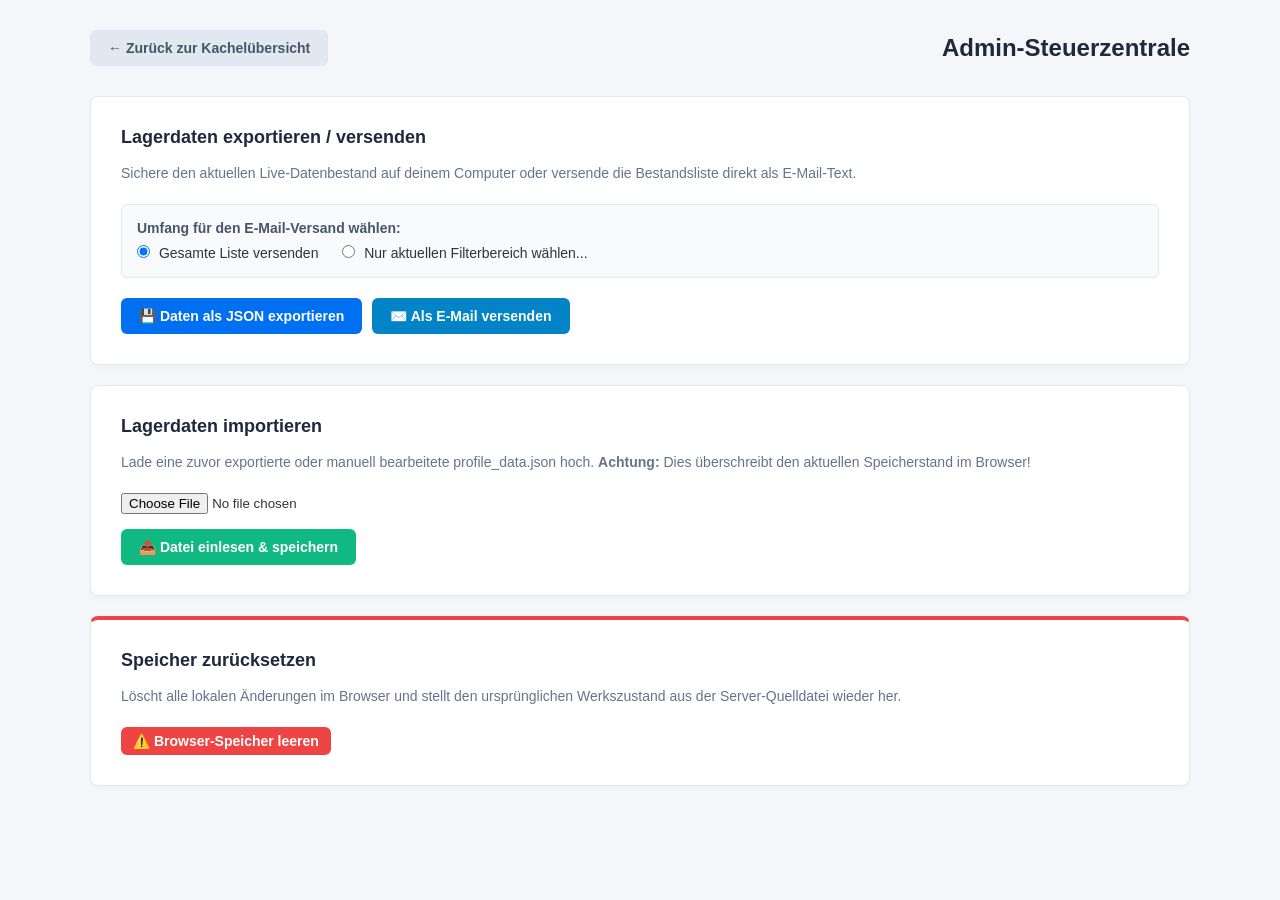
==== admin.html @ e08aa3cc "Add files via upload" ====
<!DOCTYPE html>
<html lang="de">

<head>
    <meta charset="UTF-8">
    <meta name="viewport" content="width=device-width, initial-scale=1.0">
    <title>Materialverwaltung - Admin Panel</title>
    <link rel="stylesheet" href="profile-style.css"> <!-- Wir nutzen die vorhandenen Stile -->
    <style>
        .admin-card {
            background: white;
            padding: 30px;
            border-radius: 8px;
            border: 1px solid #e2e8f0;
            margin-bottom: 20px;
            box-shadow: 0 4px 6px rgba(0, 0, 0, 0.02);
        }

        .admin-card h2 {
            margin-bottom: 15px;
            color: #1e293b;
            font-size: 18px;
        }

        .admin-card p {
            color: #64748b;
            font-size: 14px;
            margin-bottom: 20px;
            line-height: 1.5;
        }

        .file-input-wrapper {
            margin-bottom: 15px;
        }

        .danger-zone {
            border-top: 4px solid #ef4444;
        }
    </style>
</head>

<body>

    <div class="container">
        <div class="header-nav">
            <a href="index.html" class="btn btn-secondary">← Zurück zur Kachelübersicht</a>
            <h1>Admin-Steuerzentrale</h1>
        </div>

        <!-- Sektion 1: Export & E-Mail-Versand -->
        <div class="admin-card">
            <h2>Lagerdaten exportieren / versenden</h2>
            <p>Sichere den aktuellen Live-Datenbestand auf deinem Computer oder versende die Bestandsliste direkt als
                E-Mail-Text.</p>

            <!-- NEU: Umschalter für den Umfang -->
            <div
                style="margin-bottom: 20px; background: #f8fafc; padding: 15px; border-radius: 6px; border: 1px solid #e2e8f0;">
                <span
                    style="font-weight: 600; font-size: 14px; display: block; margin-bottom: 8px; color: #475569;">Umfang
                    für den E-Mail-Versand wählen:</span>
                <label style="margin-right: 20px; font-size: 14px; cursor: pointer;">
                    <input type="radio" name="emailScope" value="all" checked style="margin-right: 5px;"> Gesamte Liste
                    versenden
                </label>
                <label style="font-size: 14px; cursor: pointer;">
                    <input type="radio" name="emailScope" value="filtered" style="margin-right: 5px;"> Nur aktuellen
                    Filterbereich wählen...
                </label>

                <!-- Dynamisches Dropdown, das erscheint wenn "nur Bereich" gewählt ist -->
                <div id="filterScopeSelectWrapper" style="display: none; margin-top: 10px;">
                    <label for="emailFilterCode" style="font-size: 13px; color: #64748b;">Welcher Bereich
                        (Code)?</label>
                    <select id="emailFilterCode"
                        style="padding: 6px; border-radius: 4px; border: 1px solid #cbd5e1; font-size: 14px; margin-left: 5px;">
                        <!-- Wird per JS dynamisch befüllt -->
                    </select>
                </div>
            </div>

            <!-- Aktions-Buttons -->
            <div style="display: flex; gap: 10px; flex-wrap: wrap;">
                <button id="adminExportBtn" class="btn btn-primary">💾 Daten als JSON exportieren</button>
                <button id="adminEmailBtn" class="btn" style="background-color: #0284c7; color: white;">✉️ Als E-Mail
                    versenden</button>
            </div>
        </div>


        <!-- Sektion 2: Import -->
        <div class="admin-card">
            <h2>Lagerdaten importieren</h2>
            <p>Lade eine zuvor exportierte oder manuell bearbeitete <code>profile_data.json</code> hoch.
                <strong>Achtung:</strong> Dies überschreibt den aktuellen Speicherstand im Browser!
            </p>
            <div class="file-input-wrapper">
                <input type="file" id="importFile" accept=".json">
            </div>
            <button id="adminImportBtn" class="btn btn-success">📤 Datei einlesen & speichern</button>
        </div>

        <!-- Sektion 3: Gefahrenbereich -->
        <div class="admin-card danger-zone">
            <h2>Speicher zurücksetzen</h2>
            <p>Löscht alle lokalen Änderungen im Browser und stellt den ursprünglichen Werkszustand aus der
                Server-Quelldatei wieder her.</p>
            <button id="resetStorageBtn" class="btn btn-danger">⚠️ Browser-Speicher leeren</button>
        </div>
    </div>

    <script src="admin-script.js"></script>
</body>

</html>
---- profile-style.css ----
* {
    box-sizing: border-box;
    margin: 0;
    padding: 0;
    font-family: 'Segoe UI', Tahoma, Geneva, Verdana, sans-serif;
}

body {
    background-color: #f4f6f9;
    color: #333;
    padding: 30px 20px;
}

.container {
    max-width: 1100px;
    margin: 0 auto;
    }

.header-nav {
    display: flex;
    justify-content: space-between;
    align-items: center;
    margin-bottom: 30px;
}

h1 {
    font-size: 24px;
    color: #1e293b;
}

/* Buttons */
.btn {
    padding: 10px 18px;
    border-radius: 6px;
    font-weight: 600;
    cursor: pointer;
    border: none;
    text-decoration: none;
    font-size: 14px;
}
.btn-primary { background-color: #0070f3; color: white; }
.btn-primary:hover { background-color: #0056b3; }
.btn-secondary { background-color: #e2e8f0; color: #475569; }
.btn-secondary:hover { background-color: #cbd5e1; }
.btn-success { background-color: #10b981; color: white; }
.btn-success:hover { background-color: #059669; }
.btn-danger { background-color: #ef4444; color: white; padding: 6px 12px; }
.btn-edit { background-color: #f59e0b; color: white; padding: 6px 12px; margin-right: 5px; }

/* Filterleiste */
.action-bar {
    display: flex;
    justify-content: space-between;
    margin-bottom: 20px;
    gap: 15px;
}

#tableSearch {
    flex-grow: 1;
    max-width: 400px;
    padding: 10px 15px;
    border: 1px solid #cbd5e1;
    border-radius: 6px;
    font-size: 14px;
}

/* Formular Card */
.form-card {
    background: white;
    padding: 20px;
    border-radius: 8px;
    border: 1px solid #e2e8f0;
    margin-bottom: 25px;
    box-shadow: 0 4px 6px rgba(0,0,0,0.02);
}

.form-card h3 { margin-bottom: 15px; color: #1e293b; }
.form-group-row { display: flex; gap: 15px; margin-bottom: 15px; flex-wrap: wrap; }
.form-group { flex: 1; min-width: 120px; display: flex; flex-direction: column; gap: 5px; }
.form-group label { font-size: 13px; font-weight: 600; color: #64748b; }
.form-group input { padding: 8px 12px; border: 1px solid #cbd5e1; border-radius: 6px; font-size: 14px; }
.form-group input[readonly] { background-color: #f1f5f9; color: #94a3b8; }
.form-actions { display: flex; justify-content: flex-end; gap: 10px; }

/* Tabelle */
.table-responsive {
    background: white;
    border-radius: 8px;
    border: 1px solid #e2e8f0;
    overflow: hidden;
    box-shadow: 0 4px 6px rgba(0,0,0,0.02);
}

table {
    width: 100%;
    border-collapse: collapse;
    text-align: left;
    font-size: 14px;
}

th, td { padding: 14px 18px; border-bottom: 1px solid #e2e8f0; }
th { background-color: #f8fafc; font-weight: 600; color: #475569; }
tr:hover { background-color: #f8fafc; }

/* Styling für die Plus/Minus Mengenkontrolle in der Tabellenzeile */
.quantity-control {
    display: flex;
    align-items: center;
    gap: 8px;
}

.btn-qty {
    width: 28px;
    height: 28px;
    border-radius: 4px;
    border: 1px solid #cbd5e1;
    background-color: #f8fafc;
    color: #333;
    font-weight: bold;
    font-size: 16px;
    cursor: pointer;
    display: flex;
    justify-content: center;
    align-items: center;
    transition: background 0.1s, border-color 0.1s;
}

.btn-qty:hover {
    background-color: #e2e8f0;
    border-color: #94a3b8;
}

.btn-qty:active {
    background-color: #cbd5e1;
}

.qty-value {
    min-width: 40px;
    text-align: center;
    font-weight: 600;
}
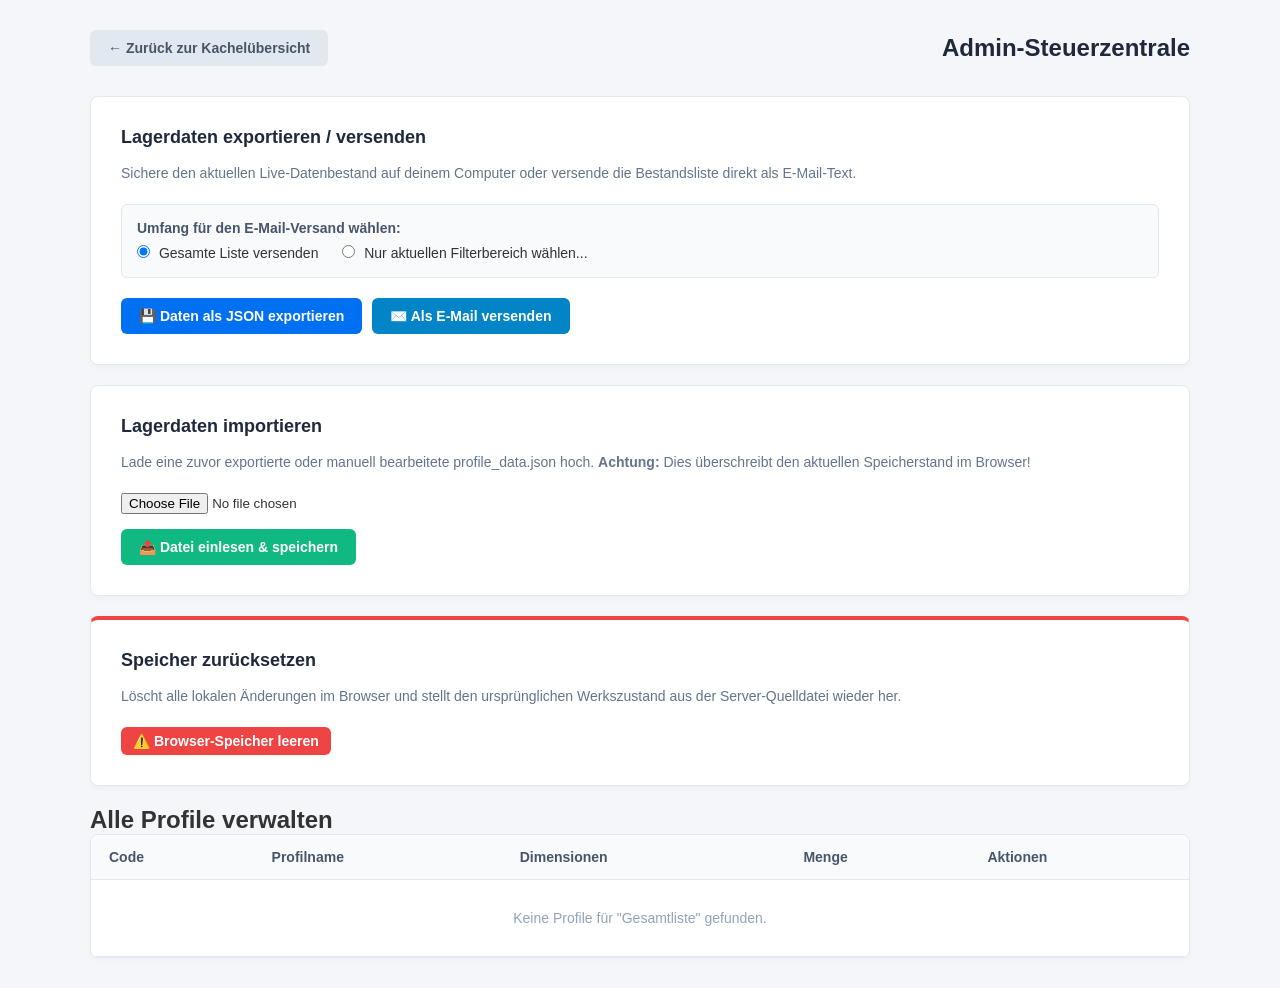
==== commit 578ec9b4: "Enhance admin panel with profile management features Added a new editing form and table for managing" ====
--- a/admin.html
+++ b/admin.html
@@ -107,9 +107,51 @@
                 Server-Quelldatei wieder her.</p>
             <button id="resetStorageBtn" class="btn btn-danger">⚠️ Browser-Speicher leeren</button>
         </div>
+        <!-- Neues Bearbeitungs-Formular (standardmäßig ausgeblendet) -->
+        <div id="formContainer" class="form-card" style="display: none;">
+            <h3 id="formTitle">Eintrag ändern</h3>
+            <form id="profileForm">
+                <input type="hidden" id="editIndex">
+                <div class="form-group-row">
+                    <div class="form-group"><label>Code</label><input type="text" id="p_code" required></div>
+                    <div class="form-group"><label>Profilname</label><input type="text" id="p_name" required></div>
+                </div>
+                <div class="form-group-row">
+                    <div class="form-group"><label>Breite (mm)</label><input type="number" id="p_breite" required></div>
+                    <div class="form-group"><label>Höhe (mm)</label><input type="number" id="p_hoehe" required></div>
+                    <div class="form-group"><label>Länge (mm)</label><input type="number" id="p_laenge" required></div>
+                    <div class="form-group"><label>Anzahl (Stk)</label><input type="number" id="p_anzahl" required>
+                    </div>
+                </div>
+                <div class="form-actions">
+                    <button type="button" class="btn btn-secondary" id="cancelFormBtn">Abbrechen</button>
+                    <button type="submit" class="btn btn-primary">Speichern</button>
+                </div>
+            </form>
+        </div>
+
+        <!-- Tabelle aller Profile zur Verwaltung -->
+        <h2>Alle Profile verwalten</h2>
+        <div class="table-responsive">
+            <table>
+                <thead>
+                    <tr>
+                        <th>Code</th>
+                        <th>Profilname</th>
+                        <th>Dimensionen</th>
+                        <th>Menge</th>
+                        <th>Aktionen</th>
+                    </tr>
+                </thead>
+                <tbody id="adminTableBody">
+                    <!-- Wird dynamisch per JS befüllt -->
+                </tbody>
+            </table>
+        </div>
+
     </div>
 
     <script src="admin-script.js"></script>
 </body>
 
-</html>+</html>
--- a/profile-style.css
+++ b/profile-style.css
@@ -87,7 +87,8 @@
     background: white;
     border-radius: 8px;
     border: 1px solid #e2e8f0;
-    overflow: hidden;
+    overflow-x: auto; /* Aktiviert den horizontalen Scrollbalken auf Handys */
+    -webkit-overflow-scrolling: touch; /* Sorgt für flüssiges Scrollen auf iPhones */
     box-shadow: 0 4px 6px rgba(0,0,0,0.02);
 }
 
